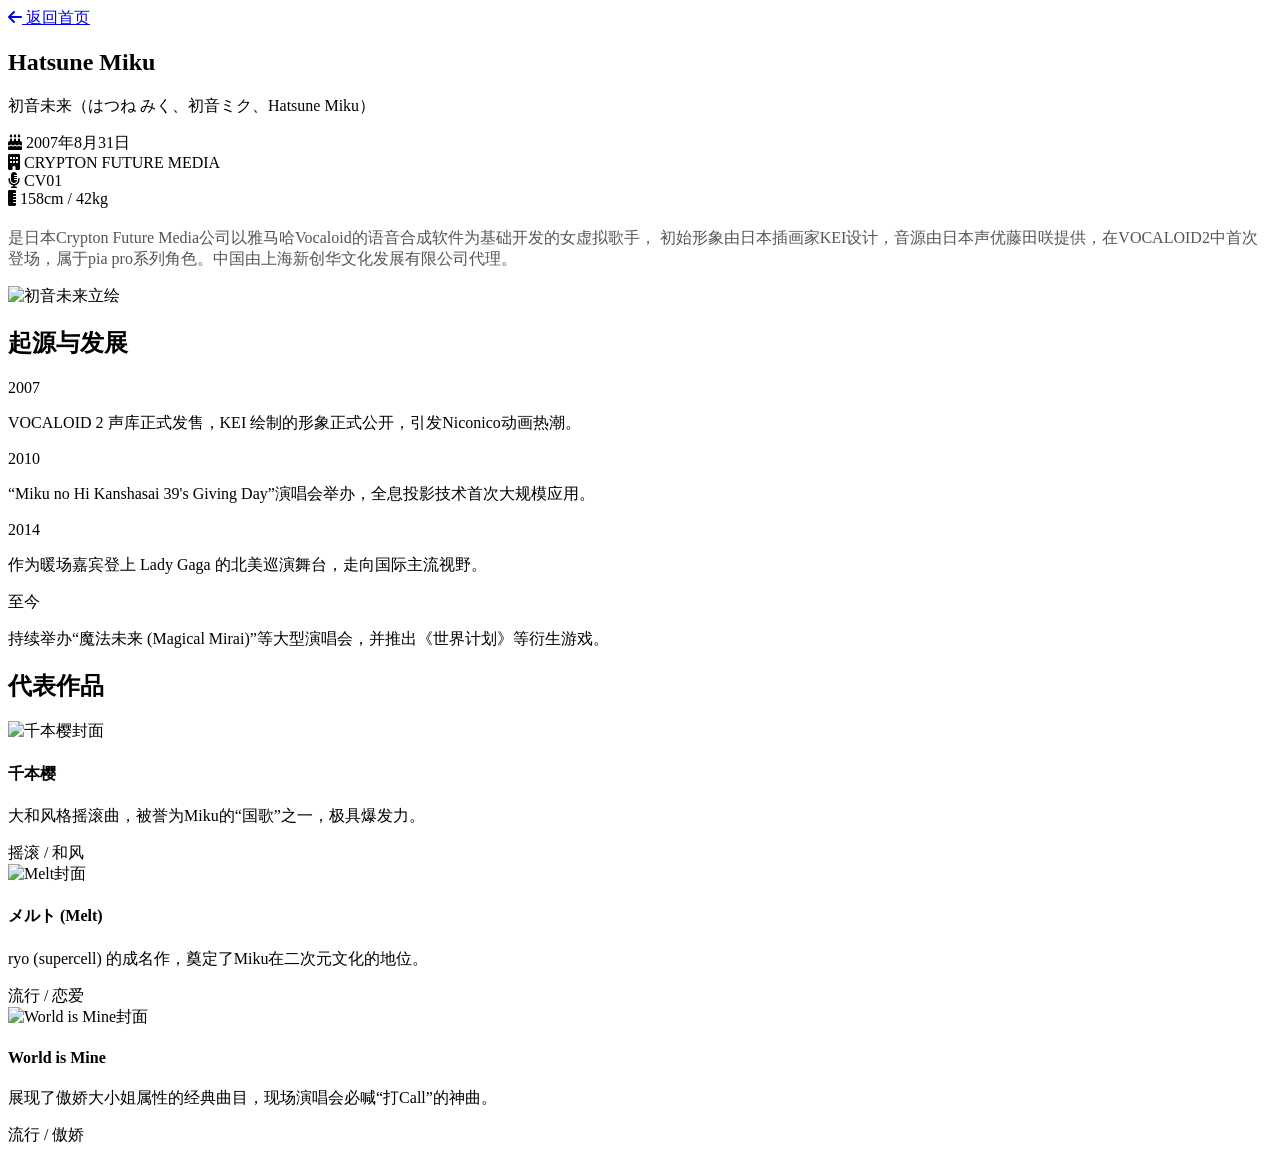
==== mikujieshao.html @ 8c22f691 "Add files via upload" ====
<!DOCTYPE html>
<html lang="zh-CN">
<head>
    <meta charset="UTF-8">
    <meta name="viewport" content="width=device-width, initial-scale=1.0">
    <title>Miku介绍 - 初音未来粉丝站</title>
    <link rel="stylesheet" href="https://cdnjs.cloudflare.com/ajax/libs/font-awesome/6.4.0/css/all.min.css">
    <link rel="stylesheet" href="jieshao.css">
</head>
<body>

    <div class="container">
        <a href="Miku.html" class="back-btn"><i class="fas fa-arrow-left"></i> 返回首页</a>

        <!-- 1. 介绍 -->
        <section class="hero-section">
            <div class="hero-text">
                <h1>Hatsune Miku</h1>
                <p class="subtitle">初音未来（はつね みく、初音ミク、Hatsune Miku）</p>
                <div class="info-tags">
                    <div class="tag"><i class="fas fa-birthday-cake"></i> 2007年8月31日</div>
                    <div class="tag"><i class="fas fa-building"></i> CRYPTON FUTURE MEDIA</div>
                    <div class="tag"><i class="fas fa-microphone-alt"></i> CV01</div>
                    <div class="tag"><i class="fas fa-ruler-vertical"></i> 158cm / 42kg</div>
                </div>
                <p style="margin-top: 20px; color: #555;">
                是日本Crypton Future Media公司以雅马哈Vocaloid的语音合成软件为基础开发的女虚拟歌手，
                初始形象由日本插画家‌KEI‌设计，音源由日本声优藤田咲提供，在VOCALOID2中首次登场，属于pia
                pro系列角色。中国由上海新创华文化发展有限公司代理。
                </p>
            </div>
            <div class="hero-image">
                <img src="jieshao.jpg" alt="初音未来立绘">
            </div>
        </section>

        <!-- 2. 起源与发展 -->
        <section class="section-box">
            <h2 class="section-title">起源与发展</h2>
            <div class="timeline">
                <div class="timeline-item">
                    <div class="timeline-year">2007</div>
                    <p>VOCALOID 2 声库正式发售，KEI 绘制的形象正式公开，引发Niconico动画热潮。</p>
                </div>
                <div class="timeline-item">
                    <div class="timeline-year">2010</div>
                    <p>“Miku no Hi Kanshasai 39's Giving Day”演唱会举办，全息投影技术首次大规模应用。</p>
                </div>
                <div class="timeline-item">
                    <div class="timeline-year">2014</div>
                    <p>作为暖场嘉宾登上 Lady Gaga 的北美巡演舞台，走向国际主流视野。</p>
                </div>
                <div class="timeline-item">
                    <div class="timeline-year">至今</div>
                    <p>持续举办“魔法未来 (Magical Mirai)”等大型演唱会，并推出《世界计划》等衍生游戏。</p>
                </div>
            </div>
        </section>

        <!-- 3. 代表作品 -->
        <section class="section-box">
            <h2 class="section-title">代表作品</h2>
            <div class="songs-grid">
                <!-- 作品 1 -->
                <div class="song-card">
                    <div class="song-cover">
                    <img src="qianbenying.jpg" alt="千本樱封面">
                </div>
                    <div class="song-info">
                    <h4>千本樱</h4>
                    <p>大和风格摇滚曲，被誉为Miku的“国歌”之一，极具爆发力。</p>
                    <span class="song-tag">摇滚 / 和风</span>
                    </div>
                </div>
                <!-- 作品 2 -->
                <div class="song-card">
                    <div class="song-cover">
                    <img src="melt.jpg" alt="Melt封面">
                </div>
                    <div class="song-info">
                    <h4>メルト (Melt)</h4>
                    <p>ryo (supercell) 的成名作，奠定了Miku在二次元文化的地位。</p>
                    <span class="song-tag">流行 / 恋爱</span>
                    </div>
                </div>
                <!-- 作品 3 -->
                <div class="song-card">
                    <div class="song-cover">
                    <img src="shijie.jpg" alt="World is Mine封面">
                </div>
                    <div class="song-info">
                    <h4>World is Mine</h4>
                    <p>展现了傲娇大小姐属性的经典曲目，现场演唱会必喊“打Call”的神曲。</p>
                    <span class="song-tag">流行 / 傲娇</span>
                    </div>
                </div>
                </div>
            </div>
        </section>

    </div>

</body>
</html>
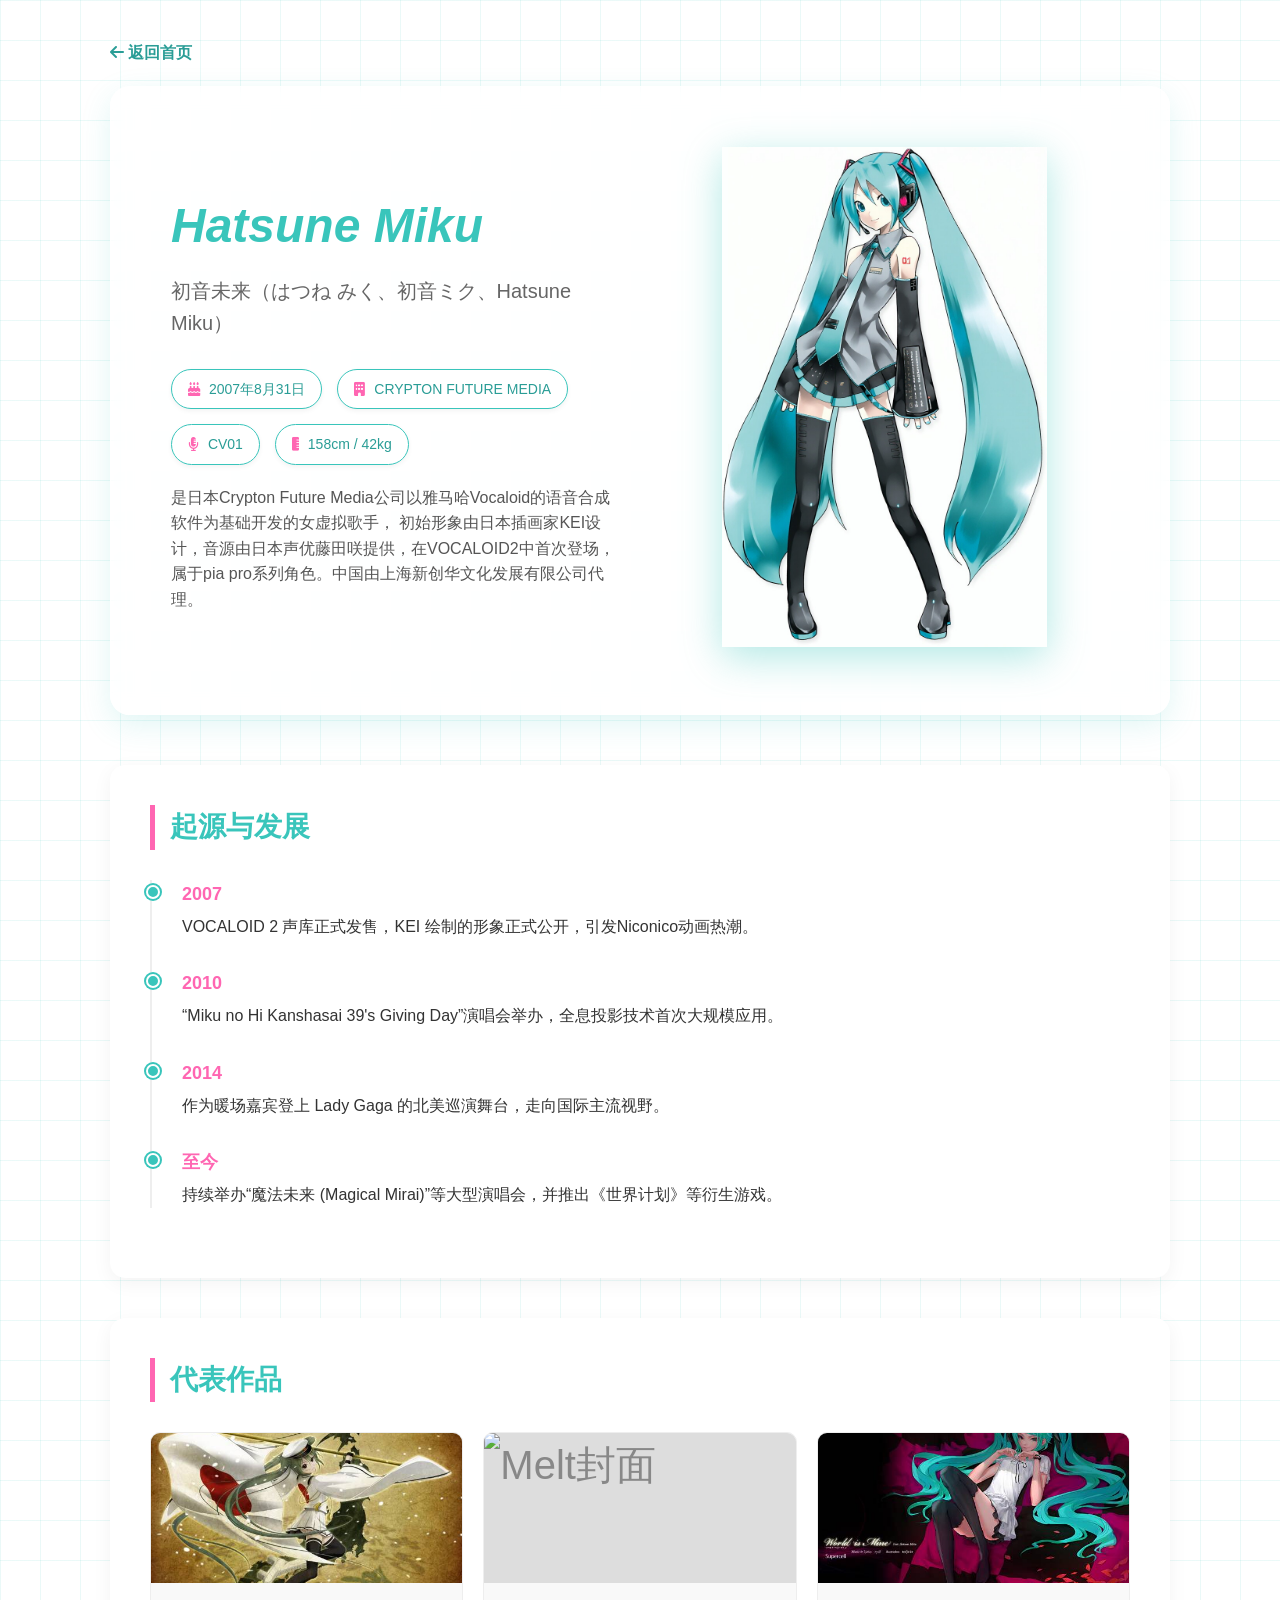
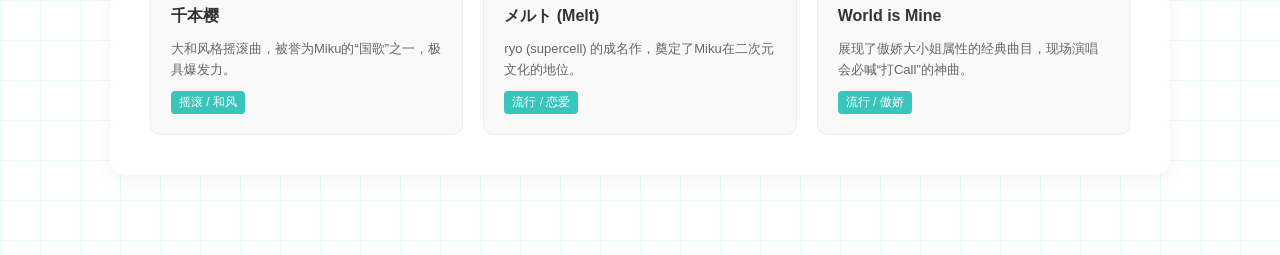
==== commit 77bcae7f: "Update mikujieshao.html" ====
--- a/mikujieshao.html
+++ b/mikujieshao.html
@@ -10,7 +10,7 @@
 <body>
 
     <div class="container">
-        <a href="Miku.html" class="back-btn"><i class="fas fa-arrow-left"></i> 返回首页</a>
+        <a href="index.html" class="back-btn"><i class="fas fa-arrow-left"></i> 返回首页</a>
 
         <!-- 1. 介绍 -->
         <section class="hero-section">
@@ -101,4 +101,4 @@
     </div>
 
 </body>
-</html>+</html>
--- a/jieshao.css
+++ b/jieshao.css
@@ -0,0 +1,190 @@
+ /* --- 基础设置与变量 --- */
+        :root {
+            --miku-green: #39C5BB;
+            --miku-dark: #2a9d96;
+            --miku-pink: #ff66b2;
+            --text-color: #333;
+            --bg-gradient: linear-gradient(135deg, #e0f7fa 0%, #ffffff 100%);
+        }
+        * { margin: 0; padding: 0; box-sizing: border-box; }
+        body {
+            font-family: "Microsoft YaHei", sans-serif;
+            background: var(--bg-gradient);
+            color: var(--text-color);
+            line-height: 1.6;
+            /* 背景加一点科技感的网格纹理 */
+            background-image: 
+                linear-gradient(rgba(57, 197, 187, 0.1) 1px, transparent 1px),
+                linear-gradient(90deg, rgba(57, 197, 187, 0.1) 1px, transparent 1px);
+            background-size: 40px 40px;
+        }
+        .container {
+            width: 1100px;
+            margin: 0 auto;
+            padding: 40px 20px;
+        }
+
+        /* --- 返回按钮 --- */
+        .back-btn {
+            display: inline-block;
+            margin-bottom: 20px;
+            color: var(--miku-dark);
+            font-weight: bold;
+            text-decoration: none;
+        }
+        .back-btn:hover { color: var(--miku-pink); }
+
+        /* --- 1. 核心展示区 (Hero Section) --- */
+        .hero-section {
+            display: flex;
+            align-items: center;
+            justify-content: space-between;
+            background: rgba(255, 255, 255, 0.6); /* 玻璃拟态背景 */
+            backdrop-filter: blur(10px);
+            border-radius: 20px;
+            padding: 60px;
+            box-shadow: 0 10px 30px rgba(57, 197, 187, 0.15);
+            border: 1px solid rgba(255, 255, 255, 0.8);
+            margin-bottom: 50px;
+        }
+        .hero-text { flex: 1; padding-right: 40px; }
+        .hero-text h1 {
+            font-size: 48px;
+            color: var(--miku-green);
+            margin-bottom: 10px;
+            font-style: italic;
+        }
+        .hero-text .subtitle {
+            font-size: 20px;
+            color: #666;
+            margin-bottom: 30px;
+            font-weight: 300;
+        }
+        /* 基础信息标签 */
+        .info-tags { display: flex; gap: 15px; flex-wrap: wrap; }
+        .tag {
+            background: #fff;
+            padding: 8px 16px;
+            border-radius: 50px;
+            font-size: 14px;
+            color: var(--miku-dark);
+            border: 1px solid var(--miku-green);
+            box-shadow: 0 2px 5px rgba(0,0,0,0.05);
+        }
+        .tag i { color: var(--miku-pink); margin-right: 5px; }
+
+        /* Miku 立绘区域 */
+        .hero-image {
+            flex: 1;
+            text-align: center;
+            position: relative;
+        }
+        .hero-image img {
+            max-height: 500px; /* 根据实际立绘调整 */
+            filter: drop-shadow(0 10px 20px rgba(57, 197, 187, 0.4));
+            transition: transform 0.5s;
+        }
+        .hero-image:hover img { transform: scale(1.02) translateY(-5px); }
+
+        /* --- 2. 通用板块样式 --- */
+        .section-box {
+            background: #fff;
+            border-radius: 15px;
+            padding: 40px;
+            margin-bottom: 40px;
+            box-shadow: 0 5px 20px rgba(0,0,0,0.05);
+        }
+        .section-title {
+            font-size: 28px;
+            color: var(--miku-green);
+            margin-bottom: 30px;
+            border-left: 5px solid var(--miku-pink);
+            padding-left: 15px;
+            display: flex;
+            align-items: center;
+        }
+
+        /* --- 3. 起源时间轴 --- */
+        .timeline {
+            position: relative;
+            padding-left: 30px;
+            border-left: 2px solid #eee;
+        }
+        .timeline-item {
+            position: relative;
+            margin-bottom: 30px;
+        }
+        .timeline-item::before {
+            content: '';
+            position: absolute;
+            left: -36px;
+            top: 5px;
+            width: 10px;
+            height: 10px;
+            background: var(--miku-green);
+            border-radius: 50%;
+            border: 2px solid #fff;
+            box-shadow: 0 0 0 2px var(--miku-green);
+        }
+        .timeline-year {
+            font-weight: bold;
+            color: var(--miku-pink);
+            font-size: 18px;
+            margin-bottom: 5px;
+        }
+
+        /* --- 4. 代表作卡片 --- */
+        .songs-grid {
+            display: grid;
+            grid-template-columns: repeat(3, 1fr);
+            gap: 20px;
+        }
+        .song-card {
+            background: #f9f9f9;
+            border-radius: 10px;
+            overflow: hidden;
+            transition: 0.3s;
+            border: 1px solid #eee;
+        }
+        .song-card:hover {
+            transform: translateY(-5px);
+            box-shadow: 0 10px 20px rgba(57, 197, 187, 0.2);
+            border-color: var(--miku-green);
+        }
+        .song-cover {
+            height: 150px;
+            background: #ddd;
+            display: flex;
+            align-items: center;
+            justify-content: center;
+            color: #888;
+            font-size: 40px;
+            overflow: hidden;
+        }
+        .song-cover img {
+            width: 100%;       /* 宽度撑满格子 */
+            height: 100%;      /* 高度撑满格子 */
+            object-fit: cover; /* 核心代码！等比例缩放并裁剪，保证图片不变形且填满 */
+            display: block;    /* 消除图片底部可能出现的微小缝隙 */
+}
+        .song-info { padding: 20px; }
+        .song-info h4 { margin-bottom: 10px; color: #333; }
+        .song-info p { font-size: 13px; color: #666; }
+        .song-tag {
+            display: inline-block;
+            background: var(--miku-green);
+            color: #fff;
+            font-size: 12px;
+            padding: 2px 8px;
+            border-radius: 4px;
+            margin-top: 10px;
+        }
+
+        /* --- 响应式适配 --- */
+        @media (max-width: 768px) {
+            .hero-section { flex-direction: column-reverse; text-align: center; padding: 30px; }
+            .hero-text { padding-right: 0; margin-top: 30px; }
+            .info-tags { justify-content: center; }
+            .songs-grid { grid-template-columns: 1fr; }
+            .hero-image img { max-height: 300px; }
+        }
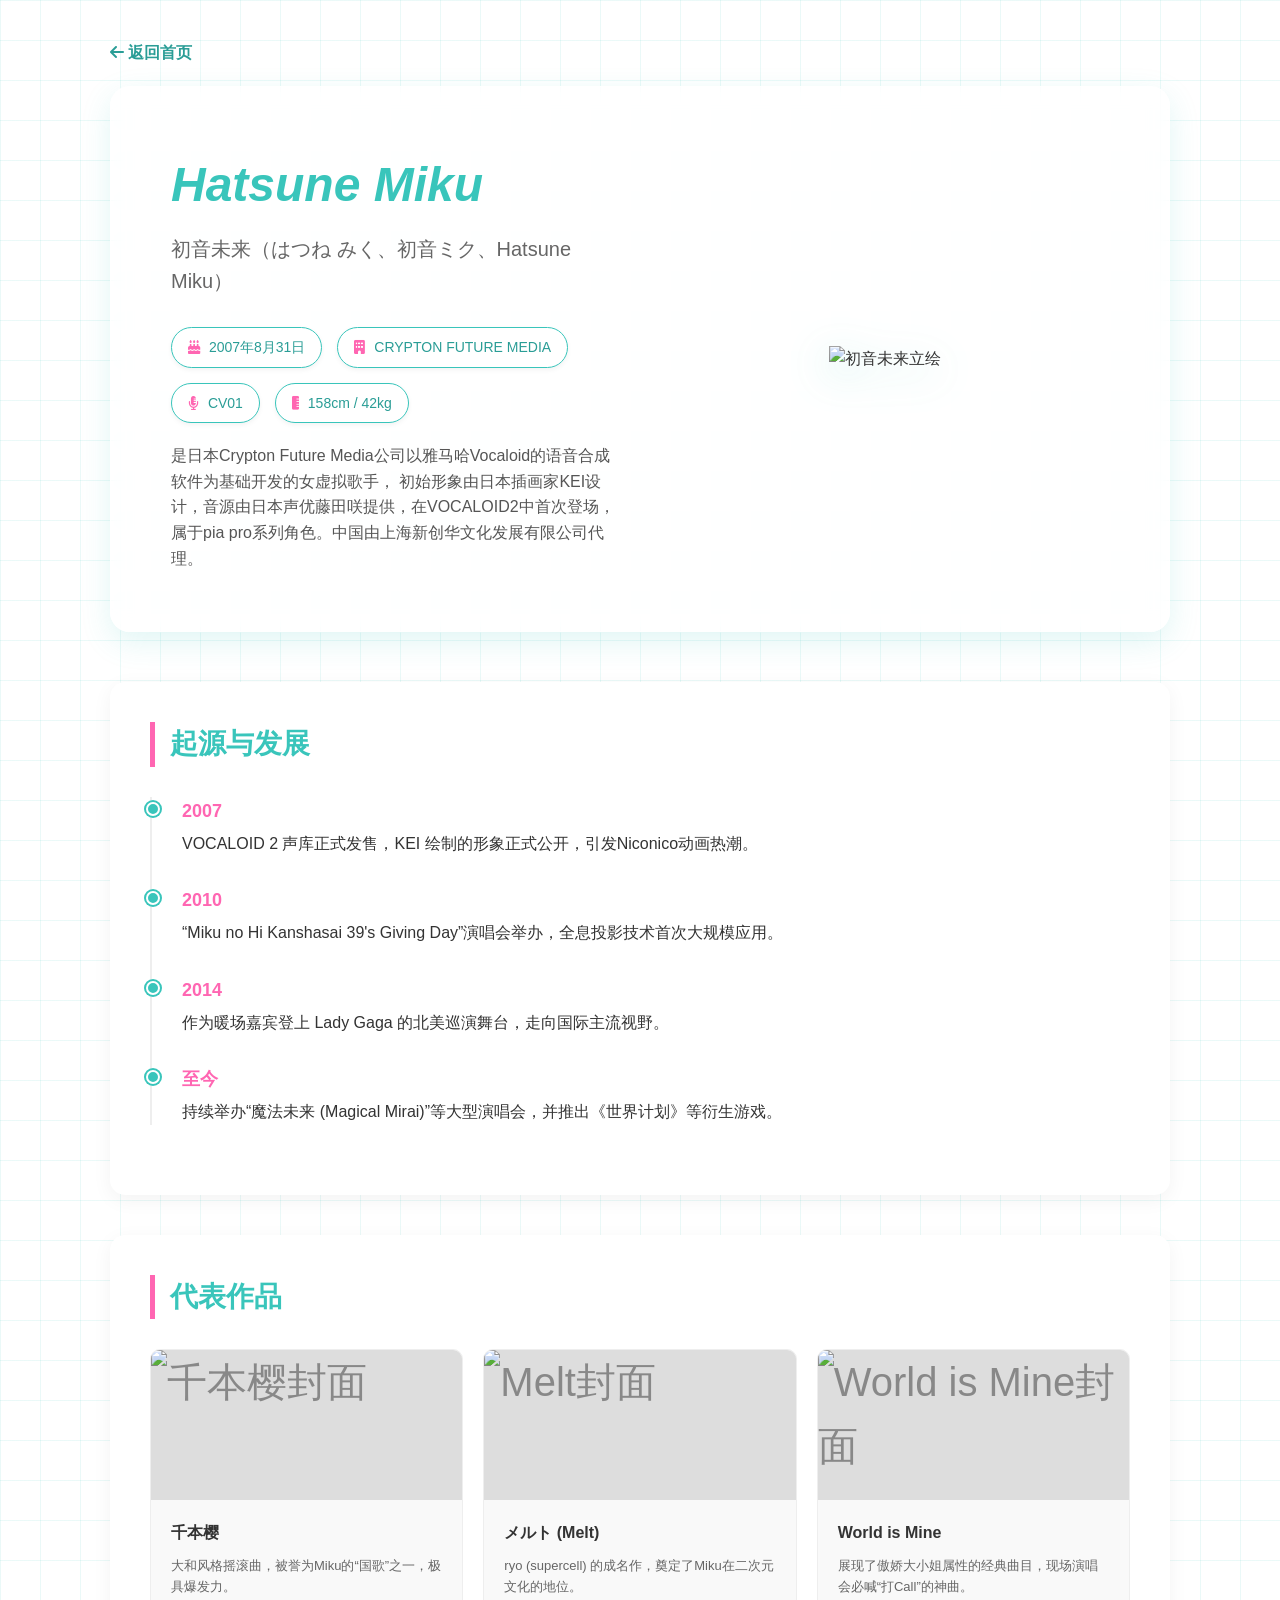
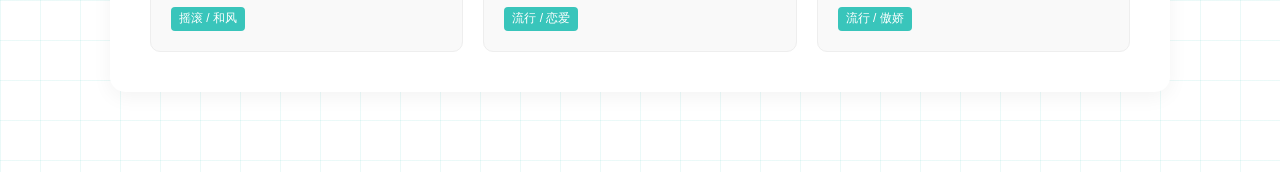
==== commit 9071f56f: "Update mikujieshao.html" ====
--- a/mikujieshao.html
+++ b/mikujieshao.html
@@ -30,7 +30,7 @@
                 </p>
             </div>
             <div class="hero-image">
-                <img src="jieshao.jpg" alt="初音未来立绘">
+                <img src="https://cdn.jsdelivr.net/gh/xiaodaidie/Hatsune-Miku-Fan-Club/jieshao.jpg" alt="初音未来立绘">
             </div>
         </section>
 
@@ -64,7 +64,7 @@
                 <!-- 作品 1 -->
                 <div class="song-card">
                     <div class="song-cover">
-                    <img src="qianbenying.jpg" alt="千本樱封面">
+                    <img src="https://cdn.jsdelivr.net/gh/xiaodaidie/Hatsune-Miku-Fan-Club/qianbenying.jpg" alt="千本樱封面">
                 </div>
                     <div class="song-info">
                     <h4>千本樱</h4>
@@ -75,7 +75,7 @@
                 <!-- 作品 2 -->
                 <div class="song-card">
                     <div class="song-cover">
-                    <img src="melt.jpg" alt="Melt封面">
+                    <img src="https://cdn.jsdelivr.net/gh/xiaodaidie/Hatsune-Miku-Fan-Club/melt.jpg" alt="Melt封面">
                 </div>
                     <div class="song-info">
                     <h4>メルト (Melt)</h4>
@@ -86,7 +86,7 @@
                 <!-- 作品 3 -->
                 <div class="song-card">
                     <div class="song-cover">
-                    <img src="shijie.jpg" alt="World is Mine封面">
+                    <img src="https://cdn.jsdelivr.net/gh/xiaodaidie/Hatsune-Miku-Fan-Club/shijie.jpg" alt="World is Mine封面">
                 </div>
                     <div class="song-info">
                     <h4>World is Mine</h4>
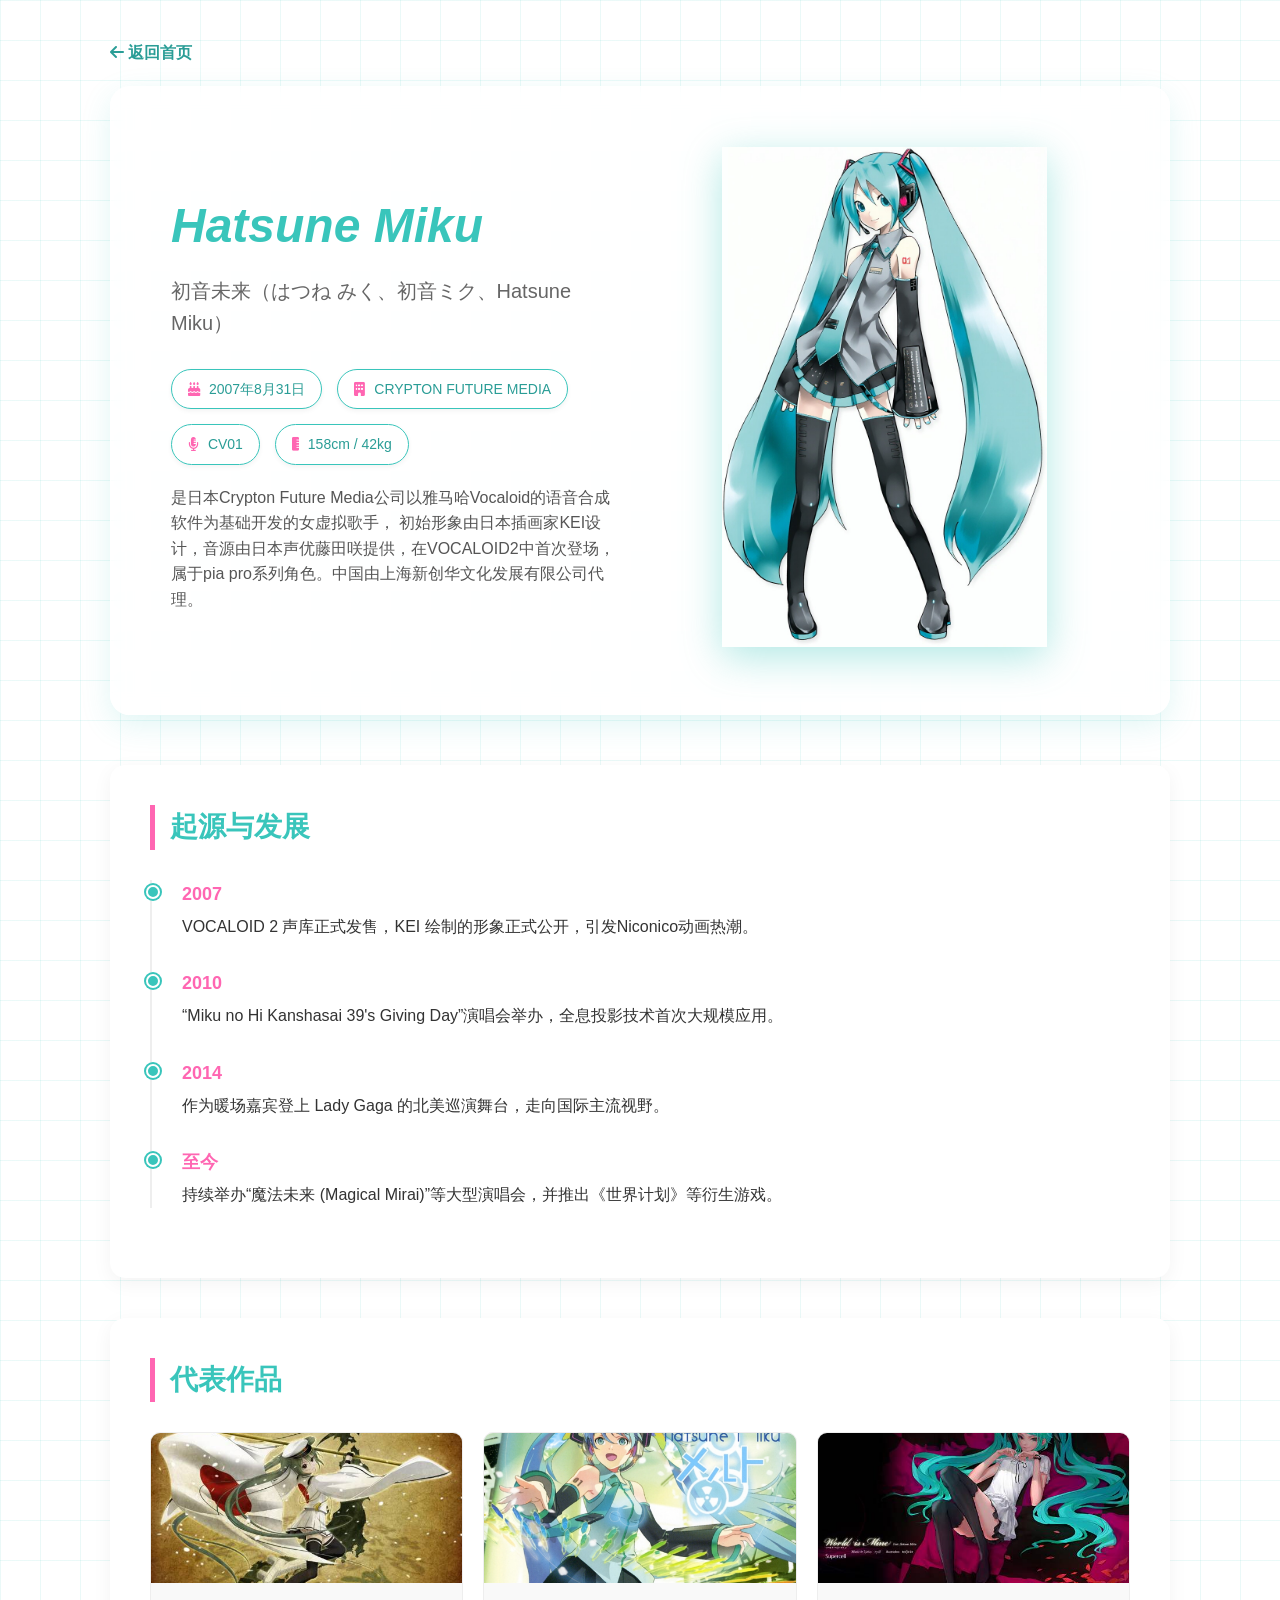
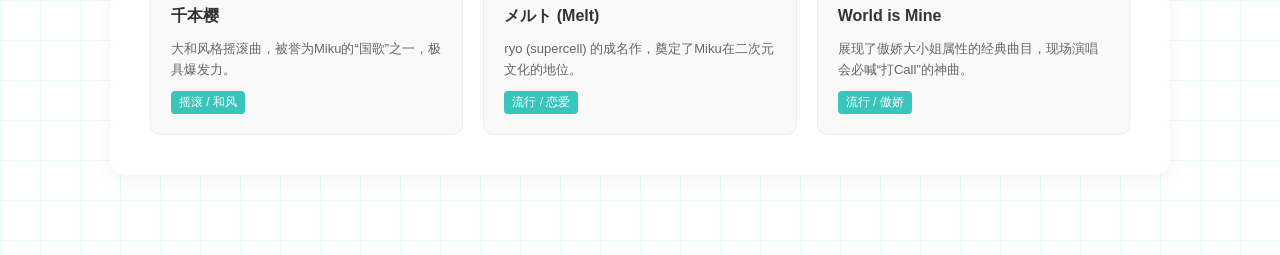
==== commit bbf99203: "Update mikujieshao.html" ====
--- a/mikujieshao.html
+++ b/mikujieshao.html
@@ -30,7 +30,7 @@
                 </p>
             </div>
             <div class="hero-image">
-                <img src="https://cdn.jsdelivr.net/gh/xiaodaidie/Hatsune-Miku-Fan-Club/jieshao.jpg" alt="初音未来立绘">
+                <img src="jieshao.jpg" alt="初音未来立绘">
             </div>
         </section>
 
@@ -64,7 +64,7 @@
                 <!-- 作品 1 -->
                 <div class="song-card">
                     <div class="song-cover">
-                    <img src="https://cdn.jsdelivr.net/gh/xiaodaidie/Hatsune-Miku-Fan-Club/qianbenying.jpg" alt="千本樱封面">
+                    <img src="qianbenying.jpg" alt="千本樱封面">
                 </div>
                     <div class="song-info">
                     <h4>千本樱</h4>
@@ -75,7 +75,7 @@
                 <!-- 作品 2 -->
                 <div class="song-card">
                     <div class="song-cover">
-                    <img src="https://cdn.jsdelivr.net/gh/xiaodaidie/Hatsune-Miku-Fan-Club/melt.jpg" alt="Melt封面">
+                    <img src="melt.jpg" alt="Melt封面">
                 </div>
                     <div class="song-info">
                     <h4>メルト (Melt)</h4>
@@ -86,7 +86,7 @@
                 <!-- 作品 3 -->
                 <div class="song-card">
                     <div class="song-cover">
-                    <img src="https://cdn.jsdelivr.net/gh/xiaodaidie/Hatsune-Miku-Fan-Club/shijie.jpg" alt="World is Mine封面">
+                    <img src="shijie.jpg" alt="World is Mine封面">
                 </div>
                     <div class="song-info">
                     <h4>World is Mine</h4>
